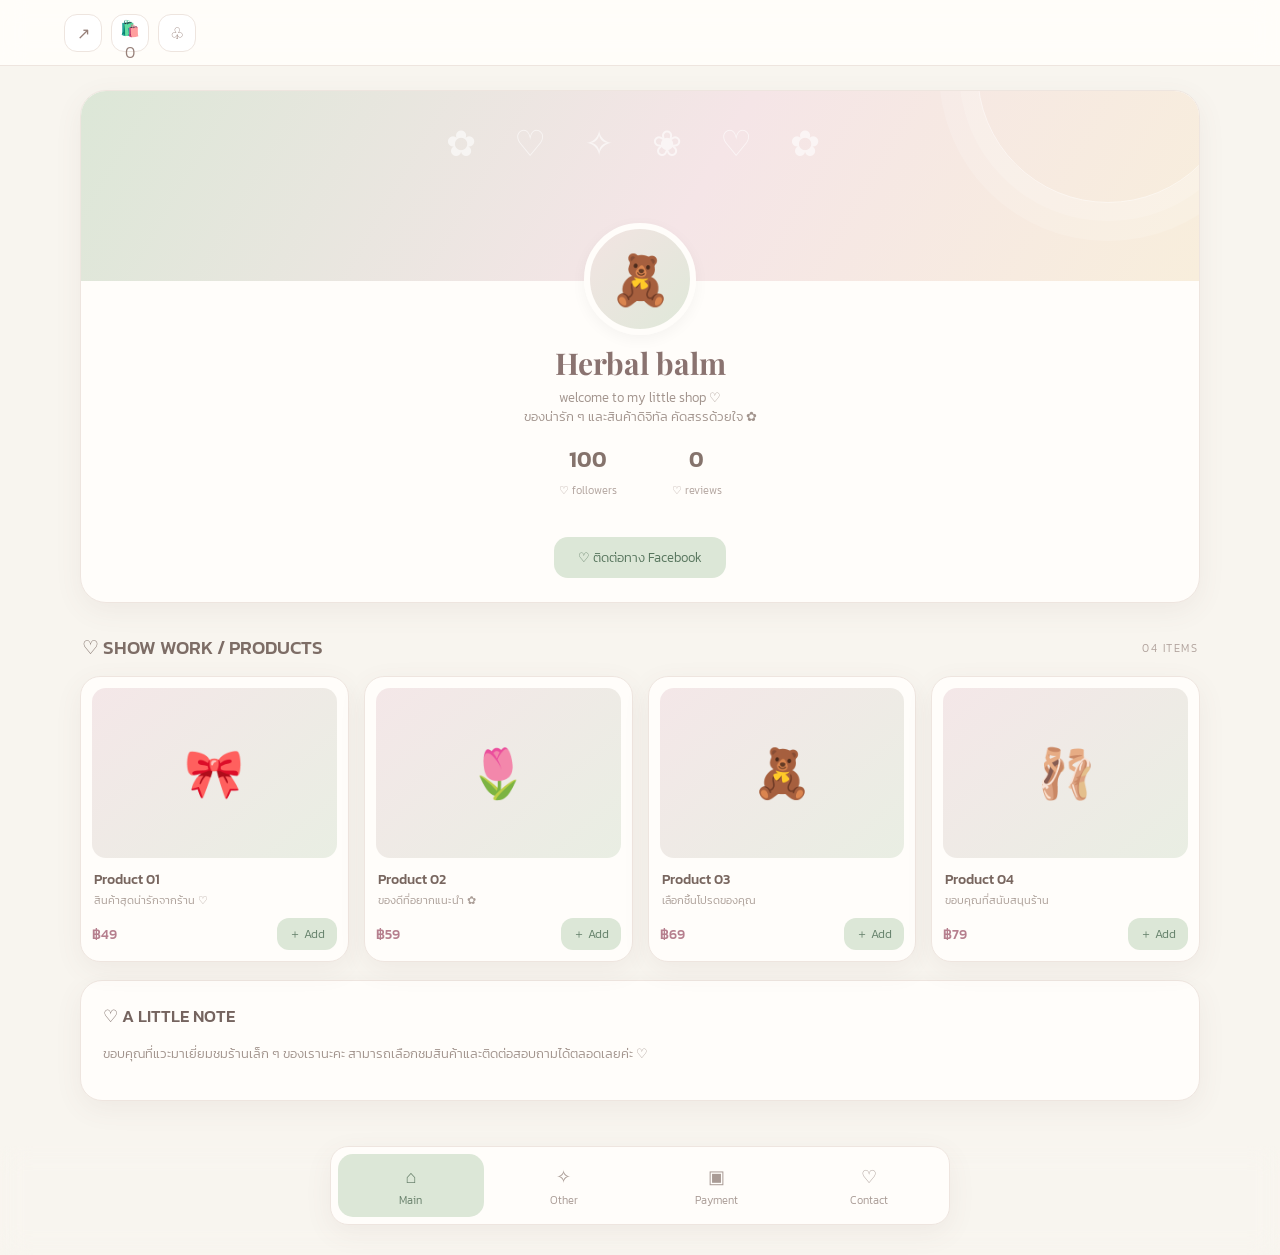
==== herbal-balm-shop-nav-fixed.html @ 39806f7f "Add files via upload" ====
<!DOCTYPE html>
<html lang="th">
<head>
<meta charset="UTF-8">
<meta name="viewport" content="width=device-width, initial-scale=1, viewport-fit=cover">
<meta name="theme-color" content="#f8f3ef">
<title></title>
<link rel="preconnect" href="https://fonts.googleapis.com">
<link rel="preconnect" href="https://fonts.gstatic.com" crossorigin>
<link href="https://fonts.googleapis.com/css2?family=Kanit:wght@300;400;500;600&family=Playfair+Display:wght@500;600&display=swap" rel="stylesheet">
<style>
:root{
 --bg:#f8f5ef;--paper:#fffdfa;--pink:#f3dfe5;--pink2:#f9edf0;--sage:#dce7d7;
 --sage2:#edf2e9;--green:#66836b;--ink:#75645f;--muted:#a99b95;--line:#eee5df;
 --shadow:0 8px 28px rgba(111,91,81,.07);--radius:22px;
}
*{box-sizing:border-box}
html{scroll-behavior:smooth}
body{margin:0;background:var(--bg);color:var(--ink);font-family:'Kanit',sans-serif;font-weight:300}
button,input,textarea,select{font:inherit}
button{cursor:pointer}
a{color:inherit;text-decoration:none}
.topbar{height:66px;display:flex;align-items:center;justify-content:space-between;padding:0 5%;background:rgba(255,253,250,.94);border-bottom:1px solid var(--line);position:sticky;top:0;z-index:20;backdrop-filter:blur(12px)}
.top-actions{display:flex;gap:9px}
.icon-btn{width:38px;height:38px;border:1px solid var(--line);border-radius:13px;background:#fff;color:#967f78}
.wrap{width:min(1120px,94%);margin:24px auto 100px}
.profile-card{background:var(--paper);border:1px solid var(--line);border-radius:26px;overflow:hidden;box-shadow:var(--shadow);text-align:center;position:relative;padding-bottom:24px}
.cover{height:190px;background:linear-gradient(120deg,#dce7d7,#f5e5e7 55%,#f8eedc);position:relative;overflow:hidden}
.cover:before{content:"✿  ♡  ✧  ❀  ♡  ✿";position:absolute;inset:25px 0 auto;font-size:36px;letter-spacing:15px;color:#fff9;text-align:center}
.cover:after{content:"";position:absolute;width:260px;height:260px;border:1px solid #fff8;border-radius:50%;right:-40px;top:-150px;box-shadow:0 0 0 18px #fff2,0 0 0 38px #fff2}
.avatar{width:112px;height:112px;border-radius:50%;background:linear-gradient(135deg,#f2e4e2,#dfe8d9);border:6px solid var(--paper);display:grid;place-items:center;font-size:49px;margin:-58px auto 8px;position:relative;z-index:2;box-shadow:0 4px 15px #0000000b;overflow:hidden}.avatar img{width:100%;height:100%;object-fit:cover}
.profile-card h1{font-family:'Playfair Display',serif;font-size:30px;margin:5px 0;color:#8a7370}
.bio{font-size:13px;color:#a2948d;margin:0 auto 17px;max-width:500px;padding:0 16px}
.stats{display:flex;justify-content:center;gap:55px;margin:15px 0 23px}
.stat strong{display:block;font-size:22px;font-weight:600;color:#85736c}
.stat span{font-size:11px;color:#b2a49e}
.music{width:min(440px,88%);margin:0 auto 17px;padding:13px 16px;border:1px solid #e8e1dc;border-radius:19px;background:linear-gradient(120deg,#fff,#f8f4f0);display:flex;align-items:center;gap:13px;text-align:left}
.music-disc{width:42px;height:42px;border-radius:50%;background:var(--sage);display:grid;place-items:center;font-size:18px}
.music-info{flex:1}.music-info b{display:block;font-size:13px;font-weight:500}.music-info span{font-size:11px;color:#aa9d96}
.play{border:0;border-radius:50%;width:34px;height:34px;background:var(--sage);color:var(--green)}
.contact-mini{width:min(440px,88%);margin:auto;border:1px solid var(--line);border-radius:20px;padding:15px;background:#fffdfa}
.mini-title{font-size:12px;letter-spacing:2px;margin-bottom:9px}
.contact-mini a{display:block;padding:10px;margin-top:7px;border:1px solid #eee7e2;border-radius:13px;font-size:12px;background:#fff}
.section-head{display:flex;align-items:center;justify-content:space-between;margin:30px 2px 14px}
.section-head h2{font-size:19px;font-weight:500;margin:0;color:#7d6d66}
.section-head span{font-size:11px;color:#b2a49e;letter-spacing:1.5px}
.product-grid{display:grid;grid-template-columns:repeat(4,minmax(0,1fr));gap:15px}
.product{background:var(--paper);border:1px solid var(--line);border-radius:20px;padding:11px;box-shadow:var(--shadow);min-width:0}
.product-photo{height:170px;border-radius:14px;background:linear-gradient(140deg,#f4e7e8,#e9eee3);display:grid;place-items:center;font-size:48px;overflow:hidden}
.product-photo img{width:100%;height:100%;object-fit:cover}
.product h3{font-size:14px;font-weight:500;margin:11px 2px 2px;color:#78665f;white-space:nowrap;overflow:hidden;text-overflow:ellipsis}
.product p{font-size:11px;color:#aa9d96;margin:0 2px 8px;min-height:18px}
.product-bottom{display:flex;align-items:center;justify-content:space-between;gap:6px}
.price{font-size:14px;font-weight:500;color:#b67f8e}
.add{border:0;border-radius:12px;background:var(--sage);color:#64806a;padding:7px 12px;font-size:12px}
.info-panel{background:var(--paper);border:1px solid var(--line);border-radius:22px;padding:22px;box-shadow:var(--shadow);margin-top:18px}
.info-panel h3{margin:0 0 8px;font-size:17px;font-weight:500}
.info-panel p{font-size:13px;line-height:1.8;color:#a2948d}
.review-empty{border:1px dashed #e4d4d4;border-radius:20px;background:#fffdfa;text-align:center;padding:45px 15px;color:#aa9b96}
.review-empty b{display:block;font-size:17px;font-weight:400;margin-bottom:7px}
.bottom-nav{position:fixed;z-index:30;bottom:0;left:0;right:0;padding:8px max(12px,env(safe-area-inset-right)) calc(8px + env(safe-area-inset-bottom)) max(12px,env(safe-area-inset-left));background:#fffdf9ed;backdrop-filter:blur(14px);border-top:1px solid var(--line);display:flex;justify-content:center}
.nav-inner{width:min(620px,100%);display:grid;grid-template-columns:repeat(4,1fr);gap:7px}
.nav-item{border:0;border-radius:15px;padding:9px 4px;background:transparent;color:#a99b95;font-size:11px}
.nav-item .nav-icon{display:block;font-size:18px;margin-bottom:2px}
.nav-item.active{background:var(--sage);color:#68806b}
.page{display:none !important}.page.active{display:block !important}
.page-title{text-align:center;margin:20px 0 6px;font-size:24px;font-weight:500;color:#88736d}
.page-sub{text-align:center;color:#b0a29b;font-size:12px;margin:0 0 22px}
.field{width:100%;border:1px solid #e9e1dc;border-radius:13px;padding:12px 13px;background:#fffdfa;color:var(--ink);outline:none;margin:6px 0}
.field:focus{border-color:#b8c9b3}
.primary{border:0;border-radius:14px;background:var(--sage);color:#58765e;padding:11px 18px;font-size:13px}
.soft{border:1px solid var(--line);border-radius:14px;background:#fffdfa;color:#8b7770;padding:10px 16px;font-size:13px}
.cart-row{display:flex;align-items:center;gap:12px;padding:12px 0;border-bottom:1px solid var(--line)}
.cart-row .emoji{width:48px;height:48px;border-radius:13px;background:var(--pink2);display:grid;place-items:center;font-size:24px}
.cart-row .grow{flex:1}.cart-row b{font-size:13px;font-weight:500}.cart-row small{display:block;color:#b09f98;font-size:11px}
.cart-row button{border:0;background:none;color:#b98b96;font-size:18px}
.total{display:flex;justify-content:space-between;padding:15px 0;font-weight:500}
.qr-placeholder{width:190px;height:190px;margin:15px auto;border:1px dashed #d9d1ca;border-radius:16px;display:grid;place-items:center;background:#fff;font-size:12px;color:#b2a49e;text-align:center;padding:20px}
.review-form{max-width:620px;margin:auto}
.review-list{display:grid;gap:10px;margin-top:15px}
.review-card{padding:15px;border:1px solid var(--line);border-radius:15px;background:#fff}
.admin-layout{display:grid;grid-template-columns:210px 1fr;gap:15px}
.admin-menu,.admin-content{background:#fffdfa;border:1px solid var(--line);border-radius:20px;padding:17px;box-shadow:var(--shadow)}
.admin-menu button{width:100%;display:block;text-align:left;border:0;background:transparent;color:#88766f;padding:11px;border-radius:11px;margin:3px 0}
.admin-menu button.active{background:var(--sage2);color:var(--green)}
.admin-content h3{margin:0 0 14px;font-weight:500}
.admin-product{display:flex;align-items:center;gap:10px;border:1px solid var(--line);border-radius:14px;padding:10px;margin:8px 0}
.admin-product .grow{flex:1}.admin-product small{display:block;color:#ac9d96}
.admin-product button{border:1px solid var(--line);background:#fff;border-radius:9px;padding:6px 9px;color:#8c7770;font-size:11px}
.notice{font-size:11px;color:#aa9188;line-height:1.7;background:#faf3ed;border-radius:12px;padding:11px;margin-top:12px}
.hide{display:none!important}
body{background-image:var(--page-bg-image,none);background-size:cover;background-position:center;background-attachment:fixed}
body:before{content:"";position:fixed;inset:0;background:var(--page-overlay,transparent);pointer-events:none;z-index:-1}
.cover.has-image{background-size:cover;background-position:center}
.anim-float{animation:floatText 3s ease-in-out infinite}.anim-glow{animation:glowText 2s ease-in-out infinite alternate}.anim-slide{animation:slideText 2.8s ease-in-out infinite alternate}
@keyframes floatText{0%,100%{transform:translateY(0)}50%{transform:translateY(-6px)}}
@keyframes glowText{from{text-shadow:0 0 2px #d8b7c1}to{text-shadow:0 0 12px #d8b7c1,0 0 18px #c7d8bf}}
@keyframes slideText{from{letter-spacing:0}to{letter-spacing:2px}}
.preview-note{font-size:11px;color:#aa9d96;margin:2px 0 8px}
@media(max-width:760px){.product-grid{grid-template-columns:repeat(2,minmax(0,1fr))}.product-photo{height:155px}.admin-layout{grid-template-columns:1fr}.admin-menu{display:flex;gap:5px;overflow:auto;padding:8px}.admin-menu button{white-space:nowrap;width:auto;margin:0}.wrap{width:92%;margin-top:15px}.cover{height:155px}.stats{gap:35px}}
@media(min-width:761px){.wrap{margin-bottom:45px}.bottom-nav{position:static;background:transparent;border:0;padding:0 0 30px}.nav-inner{background:#fffdfa;border:1px solid var(--line);border-radius:18px;padding:7px;box-shadow:var(--shadow)}}

.bottom-nav{z-index:99999;pointer-events:auto}.nav-inner,.nav-item{pointer-events:auto;touch-action:manipulation}.nav-item{position:relative;z-index:100000;cursor:pointer;-webkit-tap-highlight-color:transparent}
.payment-card input[type=file]{margin-top:10px}.pay-line{display:flex;align-items:center;gap:10px;flex-wrap:wrap;background:#fcfefb;border:1px solid var(--line);border-radius:15px;padding:12px;margin:10px 0}
.pay-line span{color:#9b8e88;font-size:12px;flex:1 1 100%}.pay-line b{font-size:18px;color:var(--deep);letter-spacing:.4px}
.qrbox{border:1px dashed var(--line);background:#f5faf3;border-radius:18px;padding:14px;text-align:center;margin:16px 0}
.qrbox img{display:block;max-width:100%;max-height:280px;object-fit:contain;margin:auto;border-radius:12px}
.product-photo{position:relative;overflow:hidden}.product-photo img{width:100%;height:100%;object-fit:cover;display:block}
</style>
</head>
<body>
<header class="topbar">
  <div class="top-actions">
    <button class="icon-btn" aria-label="แชร์ลิงก์ร้าน" title="แชร์ลิงก์ร้าน" onclick="shareShop()">↗</button>
    <button class="icon-btn" aria-label="ตะกร้า" onclick="go('cart')">🛍️ <span id="cartCount">0</span></button>
    <button class="icon-btn" aria-label="แอดมิน" onclick="go('admin')">♧</button>
  </div>
</header>

<main class="wrap">
  <section id="main" class="page active">
    <div class="profile-card">
      <div class="cover"></div>
      <div class="avatar">🧸</div>
      <h1>Herbal balm</h1>
      <p class="bio">welcome to my little shop ♡<br>ของน่ารัก ๆ และสินค้าดิจิทัล คัดสรรด้วยใจ ✿</p>
      <div class="stats">
        <div class="stat"><strong id="followerStat">100</strong><span>♡ followers</span></div>
        <div class="stat"><strong id="reviewStat">0</strong><span>♡ reviews</span></div>
      </div>
      <a class="primary" href="https://www.facebook.com/weethida.palmy" id="fbHome" target="_blank" rel="noopener" style="display:inline-block;text-decoration:none;margin-top:14px;padding:11px 24px">♡ ติดต่อทาง Facebook</a>
    </div>
    <div class="section-head"><h2>♡ SHOW WORK / PRODUCTS</h2><span id="workCount">04 ITEMS</span></div>
    <div class="product-grid" id="homeProducts"></div>
    <div class="info-panel"><h3>♡ A LITTLE NOTE</h3><p id="shopNote">ขอบคุณที่แวะมาเยี่ยมชมร้านเล็ก ๆ ของเรานะคะ สามารถเลือกชมสินค้าและติดต่อสอบถามได้ตลอดเลยค่ะ ♡</p></div>
  </section>

  <section id="other" class="page">
    <h1 class="page-title">♡ Show Work</h1><p class="page-sub">Our herbal balm collection</p>
    <div class="product-grid" id="allProducts"></div>
  </section>

  <section id="payment" class="page">
    <h1 class="page-title">♡ Payment</h1><p class="page-sub">ช่องทางชำระเงินของ Herbal balm</p>
    <div class="info-panel payment-card" style="max-width:560px;margin:0 auto">
      <h3>ช่องทางชำระเงิน</h3>
      <div class="pay-line"><span>เลขบัญชีธนาคาร</span><b id="bankAccountDisplay">1653779972</b><button class="soft" onclick="copyText('1653779972')">คัดลอก</button></div>
      <div class="pay-line"><span>เบอร์วอลเล็ต</span><b id="walletDisplay">061216751</b><button class="soft" onclick="copyText('061216751')">คัดลอก</button></div>
      <div class="qrbox">
        <div id="qrPlaceholder" class="qr-placeholder">♡ พื้นที่สำหรับใส่รูป QR PAYMENT ♡<br>เลือกรูป QR จากเครื่องได้ด้านล่าง</div>
        <img id="paymentQrImage" alt="QR Payment" hidden>
        <label class="upload" for="paymentQrUpload">＋ เพิ่มรูป QR</label>
        <input id="paymentQrUpload" type="file" accept="image/*" class="field">
      </div>
      <h3 style="margin-top:22px">แจ้งชำระเงิน</h3>
      <input class="field" id="payName" placeholder="ชื่อผู้ใช้งาน">
      <input class="field" id="payAmount" type="number" min="1" placeholder="จำนวนเงิน (บาท)">
      <input class="field" id="paySlip" type="file" accept="image/*">
      <button class="primary" style="width:100%" onclick="submitPayment()">ส่งข้อมูลแจ้งชำระเงิน</button>
      <p class="notice">หมายเหตุ: แบบตัวอย่างนี้ยังไม่ส่งสลิปไปยังแอดมินและยังไม่ตรวจสอบการโอนเงินจริง</p>
      <p id="payStatus" class="page-sub" style="margin-top:12px"></p>
    </div>
  </section>

  <section id="contact" class="page">
    <h1 class="page-title">♡ Contact ♡</h1><p class="page-sub">Feel free to contact us</p>
    <div class="contact-mini" style="max-width:560px">
      <a href="https://www.facebook.com/weethida.palmy" id="fbContact" target="_blank" rel="noopener">♡ Facebook</a>
    </div>
  </section>

  <section id="cart" class="page">
    <h1 class="page-title">♡ My Cart</h1><p class="page-sub">Your lovely picks</p>
    <div class="info-panel" style="max-width:620px;margin:auto">
      <div id="cartItems"><div class="review-empty"><b>♡ Your cart is empty ♡</b>เลือกสินค้าที่ชอบแล้วเพิ่มลงตะกร้าได้เลย</div></div>
      <div class="total"><span>Total</span><span id="cartTotal">฿0</span></div>
      <button class="primary" style="width:100%" onclick="go('payment')">ดำเนินการชำระเงิน ♡</button>
    </div>
  </section>

  <section id="reviews" class="page">
    <h1 class="page-title">♡ Reviews</h1><p class="page-sub">Thank you for your order #♡</p>
    <div class="review-form info-panel">
      <textarea class="field" id="reviewInput" rows="3" placeholder="Write your review..."></textarea>
      <button class="primary" style="width:100%" onclick="addReview()">＋ Add Review</button>
      <div id="reviewsList" class="review-list"></div>
    </div>
  </section>

  <section id="admin" class="page">
    <h1 class="page-title">♡ ADMIN</h1><p class="page-sub">WEBSITE MANAGEMENT</p>
    <div id="adminLogin" class="info-panel" style="max-width:430px;margin:20px auto;text-align:center">
      <div style="font-size:35px">♡</div><h3>ADMIN</h3><p>เข้าสู่ระบบจัดการร้าน</p>
      <input class="field" id="adminPassword" type="password" placeholder="รหัสผ่านแอดมิน">
      <button class="primary" style="width:100%" onclick="adminSignIn()">LOG IN ♡</button>
      <p class="notice">เดโมนี้ใช้รหัสผ่านฝั่งหน้าเว็บเท่านั้น ยังไม่ปลอดภัยสำหรับเว็บไซต์จริง โปรดอย่าใช้รหัสผ่านสำคัญ</p>
    </div>
    <div id="adminPanel" class="hide">
      <div class="admin-layout">
        <div class="admin-menu">
          <button class="active" onclick="adminTab('settings',this)">♡ Website Settings</button>
          <button onclick="adminTab('manageProducts',this)">✿ Manage Products</button>
          <button onclick="adminTab('paymentSettings',this)">♡ Payment Settings</button>
          <button onclick="adminTab('manageReviews',this)">☆ Reviews</button>
          <button onclick="adminSignOut()">Log out ↗</button>
        </div>
        <div class="admin-content">
          <div id="settings" class="admin-tab">
            <h3>Website Settings ✿</h3>
            <label>SHOP NAME</label><input class="field" id="setShopName" value="Herbal balm">
            <label>PROFILE BIO</label><textarea class="field" id="setBio" rows="3"></textarea>
            <label>ABOUT / A LITTLE NOTE</label><textarea class="field" id="setNote" rows="3"></textarea>
            <label>PROFILE IMAGE / รูปโปรไฟล์ร้าน</label>
            <input class="field" id="setAvatarFile" type="file" accept="image/*" onchange="previewImage(this,'avatarPreview')">
            <div class="preview-note">เลือกรูปจาก iPad เพื่อเปลี่ยนรูปโปรไฟล์</div><div id="avatarPreview" class="preview-note"></div>
            <label>COVER IMAGE / รูปปกด้านบน</label>
            <input class="field" id="setCoverFile" type="file" accept="image/*" onchange="previewImage(this,'coverPreview')">
            <div id="coverPreview" class="preview-note"></div>
            <label>PAGE BACKGROUND / พื้นหลังเว็บไซต์</label>
            <input class="field" id="setBackgroundFile" type="file" accept="image/*" onchange="previewImage(this,'backgroundPreview')">
            <div id="backgroundPreview" class="preview-note"></div>
            <button class="soft" type="button" onclick="clearShopImages()">ล้างรูปที่ตั้งไว้</button>
            <label>TEXT ANIMATION / เอฟเฟกต์ตัวอักษร</label>
            <select class="field" id="setTextAnimation"><option value="none">ไม่เคลื่อนไหว</option><option value="float">ลอยเบา ๆ</option><option value="glow">เรืองแสง</option><option value="slide">ขยับตัวอักษร</option></select>
            <label>FACEBOOK LINK</label><input class="field" id="setFb" value="https://www.facebook.com/weethida.palmy" placeholder="https://facebook.com/...">
            <button class="primary" onclick="saveSettings()">SAVE SETTINGS ♡</button>
          </div>
          <div id="manageProducts" class="admin-tab hide">
            <h3>Manage Products ✿</h3>
            <input class="field" id="newProductName" placeholder="ชื่อสินค้า">
            <input class="field" id="newProductDesc" placeholder="รายละเอียดสินค้า">
            <input class="field" id="newProductPrice" type="number" min="0" placeholder="ราคา (บาท)">
            <input class="field" id="newProductEmoji" placeholder="อีโมจิสินค้า (ถ้าไม่ใส่รูป)" value="🎀">
            <label>PRODUCT IMAGE / รูปสินค้า</label>
            <input class="field" id="newProductImage" type="file" accept="image/*">
            <div id="newProductImagePreview" class="preview-note"></div>
            <button class="primary" onclick="addProduct()">＋ ADD PRODUCT</button>
            <div id="adminProductList" style="margin-top:15px"></div>
          </div>
          <div id="paymentSettings" class="admin-tab hide">
            <h3>Payment Settings ♡</h3>
            <label>BANK NAME</label><input class="field" id="setBank" placeholder="ชื่อธนาคาร">
            <label>ACCOUNT NAME</label><input class="field" id="setAccountName" placeholder="ชื่อบัญชี">
            <label>ACCOUNT NUMBER</label><input class="field" id="setAccountNumber" placeholder="เลขบัญชี">
            <button class="primary" onclick="savePaymentSettings()">SAVE PAYMENT</button>
            <p class="notice">อย่าใส่ข้อมูลบัญชีของบุคคลอื่น ใช้เฉพาะบัญชีที่คุณมีสิทธิ์รับชำระเงินเท่านั้น</p>
          </div>
          <div id="manageReviews" class="admin-tab hide"><h3>Customer Reviews</h3><div id="adminReviews"></div></div>
        </div>
      </div>
    </div>
  </section>
</main>

<nav class="bottom-nav">
  <div class="nav-inner">
    <button type="button" class="nav-item active" data-page="main" onclick="go('main')"><span class="nav-icon">⌂</span>Main</button>
    <button type="button" class="nav-item" data-page="other" onclick="go('other')"><span class="nav-icon">✧</span>Other</button>
    <button type="button" class="nav-item" data-page="payment" onclick="go('payment')"><span class="nav-icon">▣</span>Payment</button>
    <button type="button" class="nav-item" data-page="contact" onclick="go('contact')"><span class="nav-icon">♡</span>Contact</button>
  </div>
</nav>

<script>
const ADMIN_DEMO_PASSWORD = "change-this-password"; // เปลี่ยนรหัสเดโมก่อนทดลอง แต่ไม่ปลอดภัยสำหรับเว็บจริง
const defaultProducts=[
 {id:1,name:"Product 01",desc:"สินค้าสุดน่ารักจากร้าน ♡",price:49,emoji:"🎀"},
 {id:2,name:"Product 02",desc:"ของดีที่อยากแนะนำ ✿",price:59,emoji:"🌷"},
 {id:3,name:"Product 03",desc:"เลือกชิ้นโปรดของคุณ",price:69,emoji:"🧸"},
 {id:4,name:"Product 04",desc:"ขอบคุณที่สนับสนุนร้าน",price:79,emoji:"🩰"}
];
let products=JSON.parse(localStorage.getItem("ss_products")||"null")||defaultProducts;
let cart=JSON.parse(localStorage.getItem("ss_cart")||"[]");
let reviews=JSON.parse(localStorage.getItem("ss_reviews")||"[]");
let settings=JSON.parse(localStorage.getItem("ss_settings")||"{}");
settings.name="Herbal balm";
localStorage.setItem("ss_settings",JSON.stringify(settings));
let paymentSettings=JSON.parse(localStorage.getItem("ss_payment")||"{}");
function persist(){localStorage.setItem("ss_products",JSON.stringify(products));localStorage.setItem("ss_cart",JSON.stringify(cart));localStorage.setItem("ss_reviews",JSON.stringify(reviews));}
function safe(s){return String(s??"").replace(/[&<>"']/g,c=>({"&":"&amp;","<":"&lt;",">":"&gt;",'"':"&quot;","'":"&#39;"}[c]));}
function shareShop(){
 const url=window.location.href;
 if(navigator.share){navigator.share({title:'',text:'แวะชมร้านของเรา',url}).catch(()=>{});}
 else if(navigator.clipboard&&window.isSecureContext){navigator.clipboard.writeText(url).then(()=>alert('คัดลอกลิงก์ร้านแล้ว ♡ ส่งให้ลูกค้าได้เลย'));}
 else{prompt('คัดลอกลิงก์ร้านนี้',url);}
}
function applyContactLinks(){
 const fb=settings.fb||'https://www.facebook.com/weethida.palmy';
 ['fbLink','fbContact','fbHome'].forEach(id=>{const a=document.getElementById(id);if(a){a.href=fb;a.target='_blank';a.rel='noopener';}});
}
function compressImage(file,max=1200){return new Promise((resolve,reject)=>{const reader=new FileReader();reader.onload=()=>{const img=new Image();img.onload=()=>{const scale=Math.min(1,max/Math.max(img.width,img.height));const canvas=document.createElement('canvas');canvas.width=Math.round(img.width*scale);canvas.height=Math.round(img.height*scale);canvas.getContext('2d').drawImage(img,0,0,canvas.width,canvas.height);resolve(canvas.toDataURL('image/jpeg',.82));};img.onerror=reject;img.src=reader.result;};reader.onerror=reject;reader.readAsDataURL(file);});}
async function previewImage(input,target){const file=input.files&&input.files[0];if(!file)return;try{const url=await compressImage(file,1000);const el=document.getElementById(target);el.textContent='เลือกรูปแล้ว: '+file.name;el.dataset.image=url;}catch(e){alert('เปิดรูปไม่สำเร็จ กรุณาลองเลือกรูปอื่น');}}
function applyShopImages(){
 const avatar=document.querySelector('.avatar');
 if(settings.avatar){avatar.innerHTML='<img src="'+settings.avatar+'" alt="Shop profile">';}else{avatar.textContent='🧸';}
 const cover=document.querySelector('.cover');
 if(settings.cover){cover.style.backgroundImage='url("'+settings.cover+'")';cover.classList.add('has-image');}else{cover.style.backgroundImage='';cover.classList.remove('has-image');}
 if(settings.background){document.documentElement.style.setProperty('--page-bg-image','url("'+settings.background+'")');document.documentElement.style.setProperty('--page-overlay','rgba(255,253,250,.68)');}else{document.documentElement.style.setProperty('--page-bg-image','none');document.documentElement.style.setProperty('--page-overlay','transparent');}
 const mode=settings.animation||'none';
 document.querySelectorAll('.brand,.profile-card h1,.bio,.section-head h2,.page-title,.mini-title,.info-panel h3').forEach(el=>{el.classList.remove('anim-float','anim-glow','anim-slide');if(mode!=='none')el.classList.add('anim-'+mode);});
}
function clearShopImages(){settings.avatar='';settings.cover='';settings.background='';localStorage.setItem('ss_settings',JSON.stringify(settings));applyShopImages();alert('ล้างรูปโปรไฟล์และพื้นหลังแล้ว ♡');}

function go(id){
 const target=document.getElementById(id);
 if(!target || !target.classList.contains("page")){console.warn("ไม่พบหน้า:",id);return;}
 document.querySelectorAll("main .page").forEach(p=>{p.classList.remove("active");p.hidden=true;});
 target.hidden=false;target.classList.add("active");
 document.querySelectorAll(".nav-item").forEach(b=>b.classList.toggle("active",b.dataset.page===id));
 window.scrollTo({top:0,behavior:"auto"});
 if(id==="cart")renderCart();
 if(id==="reviews")renderReviews();
 if(id==="admin")fillAdmin();
}

function productCard(p){return `<article class="product"><div class="product-photo">${p.image?`<img src="${p.image}" alt="${safe(p.name)}">`:safe(p.emoji||"♡")}</div><h3>${safe(p.name)}</h3><p>${safe(p.desc||"")}</p><div class="product-bottom"><span class="price">฿${Number(p.price).toLocaleString("th-TH")}</span><button class="add" onclick="addToCart(${Number(p.id)})">＋ Add</button></div></article>`;}
function renderProducts(){
 document.getElementById("homeProducts").innerHTML=products.slice(0,4).map(productCard).join("");
 document.getElementById("allProducts").innerHTML=products.map(productCard).join("");
 document.getElementById("workCount").textContent=String(products.length).padStart(2,"0")+" ITEMS";
 document.getElementById("cartCount").textContent=cart.reduce((a,x)=>a+x.qty,0);
}
function addToCart(id){let p=products.find(x=>x.id===id);if(!p)return;let item=cart.find(x=>x.id===id);item?item.qty++:cart.push({id,qty:1});persist();renderProducts();alert("เพิ่มสินค้าลงตะกร้าแล้ว ♡");}
function renderCart(){
 let box=document.getElementById("cartItems");
 if(!cart.length){box.innerHTML='<div class="review-empty"><b>♡ Your cart is empty ♡</b>เลือกสินค้าที่ชอบแล้วเพิ่มลงตะกร้าได้เลย</div>';}
 else{box.innerHTML=cart.map(c=>{let p=products.find(x=>x.id===c.id);if(!p)return "";return `<div class="cart-row"><div class="emoji">${p.image?`<img src="${p.image}" style="width:48px;height:48px;object-fit:cover;border-radius:10px">`:safe(p.emoji)}</div><div class="grow"><b>${safe(p.name)}</b><small>฿${p.price} × ${c.qty}</small></div><button onclick="removeCart(${p.id})">×</button></div>`}).join("");}
 let total=cart.reduce((sum,c)=>{let p=products.find(x=>x.id===c.id);return sum+(p?p.price*c.qty:0)},0);
 document.getElementById("cartTotal").textContent="฿"+total.toLocaleString("th-TH");
 document.getElementById("cartCount").textContent=cart.reduce((a,x)=>a+x.qty,0);
}
function removeCart(id){cart=cart.filter(x=>x.id!==id);persist();renderCart();renderProducts();}
function copyText(text){if(!text||text==="-"){alert("ยังไม่ได้ตั้งค่าข้อมูลบัญชี");return;}if(navigator.clipboard&&window.isSecureContext)navigator.clipboard.writeText(text).then(()=>alert("คัดลอกแล้ว ♡"));else alert("คัดลอกข้อมูลนี้: "+text);}
function submitPayment(){
 const name=document.getElementById("payName").value.trim(),amount=document.getElementById("payAmount").value,slip=document.getElementById("paySlip").files[0];
 const status=document.getElementById("payStatus");
 if(!name||!amount||Number(amount)<=0||!slip){status.textContent="กรุณากรอกข้อมูลและแนบสลิปให้ครบ";return;}
 status.textContent="เลือกไฟล์สลิปแล้ว แต่ยังไม่ได้ส่งข้อมูลไปยังร้าน กรุณาติดต่อร้านเพื่อยืนยัน";
}
function addReview(){let input=document.getElementById("reviewInput"),v=input.value.trim();if(!v)return alert("กรุณาเขียนรีวิวก่อน");reviews.unshift({text:v,date:new Date().toLocaleDateString("th-TH")});persist();input.value="";renderReviews();}
function renderReviews(){
 document.getElementById("reviewStat").textContent=reviews.length;
 document.getElementById("reviewsList").innerHTML=reviews.length?reviews.map(r=>`<div class="review-card">♡ ${safe(r.text)}<small style="display:block;color:#b5a49d">${safe(r.date)}</small></div>`).join(""):'<div class="review-empty"><b>♡ No reviews yet ♡</b>Be the first one to leave a review!</div>';
 document.getElementById("adminReviews").innerHTML=reviews.length?reviews.map(r=>`<div class="admin-product"><div class="grow">${safe(r.text)}<small>${safe(r.date)}</small></div></div>`).join(""):"ยังไม่มีรีวิว";
}
function adminSignIn(){if(document.getElementById("adminPassword").value!==ADMIN_DEMO_PASSWORD){alert("รหัสผ่านไม่ถูกต้อง");return;}document.getElementById("adminLogin").classList.add("hide");document.getElementById("adminPanel").classList.remove("hide");fillAdmin();}
function adminSignOut(){document.getElementById("adminLogin").classList.remove("hide");document.getElementById("adminPanel").classList.add("hide");document.getElementById("adminPassword").value="";}
function adminTab(id,btn){document.querySelectorAll(".admin-tab").forEach(x=>x.classList.add("hide"));document.getElementById(id).classList.remove("hide");document.querySelectorAll(".admin-menu button").forEach(x=>x.classList.remove("active"));btn.classList.add("active");}
function fillAdmin(){
 document.getElementById("setShopName").value=settings.name||"Herbal balm";
 document.getElementById("setBio").value=settings.bio||"welcome to my little shop ♡\nของน่ารัก ๆ และสินค้าดิจิทัล คัดสรรด้วยใจ ✿";
 document.getElementById("setNote").value=settings.note||"ขอบคุณที่แวะมาเยี่ยมชมร้านเล็ก ๆ ของเรานะคะ ♡";
 document.getElementById("setFb").value=settings.fb||"https://www.facebook.com/weethida.palmy";
 document.getElementById("setTextAnimation").value=settings.animation||"none";
 document.getElementById("setBank").value=paymentSettings.bank||"";
 document.getElementById("setAccountName").value=paymentSettings.name||"";
 document.getElementById("setAccountNumber").value=paymentSettings.number||"";
 renderAdminProducts();renderReviews();
}
async function saveSettings(){
 const avatarEl=document.getElementById('avatarPreview'),coverEl=document.getElementById('coverPreview'),bgEl=document.getElementById('backgroundPreview');
 const next={...settings,name:document.getElementById("setShopName").value,bio:document.getElementById("setBio").value,note:document.getElementById("setNote").value,fb:document.getElementById("setFb").value.trim()||'https://www.facebook.com/weethida.palmy',animation:document.getElementById('setTextAnimation').value};
 if(avatarEl.dataset.image)next.avatar=avatarEl.dataset.image;
 if(coverEl.dataset.image)next.cover=coverEl.dataset.image;
 if(bgEl.dataset.image)next.background=bgEl.dataset.image;
 settings=next;
 try{localStorage.setItem("ss_settings",JSON.stringify(settings));}catch(e){alert('รูปมีขนาดใหญ่เกินพื้นที่จัดเก็บ กรุณาเลือกรูปที่เล็กลง');return;}
 const brandEl=document.querySelector(".brand");if(brandEl)brandEl.innerHTML="♡ "+safe(settings.name)+" <small>HAPPY LITTLE STORE</small>";
 document.querySelector(".profile-card h1").textContent=settings.name;
 document.querySelector(".bio").textContent=settings.bio;
 
 applyContactLinks();applyShopImages();
 alert("บันทึกโปรไฟล์ พื้นหลัง และเอฟเฟกต์แล้ว ♡");
}

function readImageFile(file,max=1000){return new Promise((resolve,reject)=>{const reader=new FileReader();reader.onload=()=>{const img=new Image();img.onload=()=>{const c=document.createElement("canvas");const scale=Math.min(1,max/Math.max(img.width,img.height));c.width=Math.round(img.width*scale);c.height=Math.round(img.height*scale);c.getContext("2d").drawImage(img,0,0,c.width,c.height);resolve(c.toDataURL("image/jpeg",.78));};img.onerror=reject;img.src=reader.result;};reader.onerror=reject;reader.readAsDataURL(file);});}
function showPaymentQr(data){const img=document.getElementById("paymentQrImage"),ph=document.getElementById("qrPlaceholder");if(data){img.src=data;img.hidden=false;ph.hidden=true;}else{img.hidden=true;ph.hidden=false;}}
document.getElementById("paymentQrUpload").addEventListener("change",async e=>{const f=e.target.files[0];if(!f)return;try{const data=await readImageFile(f,1200);localStorage.setItem("ss_payment_qr",data);showPaymentQr(data);alert("เพิ่มรูป QR แล้ว ♡");}catch(err){alert("บันทึกรูป QR ไม่สำเร็จ กรุณาเลือกรูปที่เล็กลง");}});
showPaymentQr(localStorage.getItem("ss_payment_qr")||"");
function savePaymentSettings(){
 paymentSettings={bank:document.getElementById("setBank").value,name:document.getElementById("setAccountName").value,number:document.getElementById("setAccountNumber").value};
 localStorage.setItem("ss_payment",JSON.stringify(paymentSettings));applyPaymentSettings();alert("บันทึกข้อมูลในอุปกรณ์นี้แล้ว ♡");
}
function applyPaymentSettings(){
 const bank=document.getElementById("bankName"),name=document.getElementById("accountName"),number=document.getElementById("accountNumber");
 if(bank)bank.textContent=paymentSettings.bank||"-";
 if(name)name.textContent=paymentSettings.name||"-";
 if(number)number.textContent=paymentSettings.number||"-";
}
async function addProduct(){
 let name=document.getElementById("newProductName").value.trim(),desc=document.getElementById("newProductDesc").value.trim(),price=Number(document.getElementById("newProductPrice").value),emoji=document.getElementById("newProductEmoji").value.trim()||"♡";
 if(!name||!Number.isFinite(price)||price<0)return alert("กรุณากรอกชื่อสินค้าและราคาที่ถูกต้อง");
 const file=document.getElementById("newProductImage").files[0];let image="";
 try{if(file)image=await readImageFile(file,1000);}catch(e){return alert("อ่านรูปสินค้าไม่สำเร็จ");}
 products.push({id:Date.now(),name,desc,price,emoji,image});persist();renderProducts();renderAdminProducts();
 ["newProductName","newProductDesc","newProductPrice"].forEach(id=>document.getElementById(id).value="");
 document.getElementById("newProductImage").value="";const prev=document.getElementById("newProductImagePreview");prev.textContent="";
}
function renderAdminProducts(){
 document.getElementById("adminProductList").innerHTML=products.map(p=>`<div class="admin-product"><div class="emoji">${p.image?`<img src="${p.image}" style="width:48px;height:48px;object-fit:cover;border-radius:10px">`:safe(p.emoji)}</div><div class="grow"><b>${safe(p.name)}</b><small>฿${p.price}</small></div><button onclick="deleteProduct(${p.id})">DELETE</button></div>`).join("");
}
function deleteProduct(id){if(!confirm("ต้องการลบสินค้านี้หรือไม่?"))return;products=products.filter(p=>p.id!==id);cart=cart.filter(c=>c.id!==id);persist();renderProducts();renderAdminProducts();}
renderProducts();renderReviews();applyPaymentSettings();
if(settings.name){const brandEl=document.querySelector(".brand");if(brandEl)brandEl.innerHTML="♡ "+safe(settings.name)+" <small>HAPPY LITTLE STORE</small>";document.querySelector(".profile-card h1").textContent=settings.name;}
if(settings.bio)document.querySelector(".bio").textContent=settings.bio;
if(settings.note)
applyContactLinks();applyShopImages();
// Mobile-safe navigation: keep the bottom tabs clickable even if inline handlers are restricted.
document.querySelector(".bottom-nav")?.addEventListener("click",event=>{
 const btn=event.target.closest(".nav-item[data-page]");
 if(!btn)return;
 event.preventDefault();event.stopPropagation();
 go(btn.dataset.page);
},true);
document.querySelectorAll("main .page").forEach(p=>{if(!p.classList.contains("active"))p.hidden=true;});
</script>
</body>
</html>
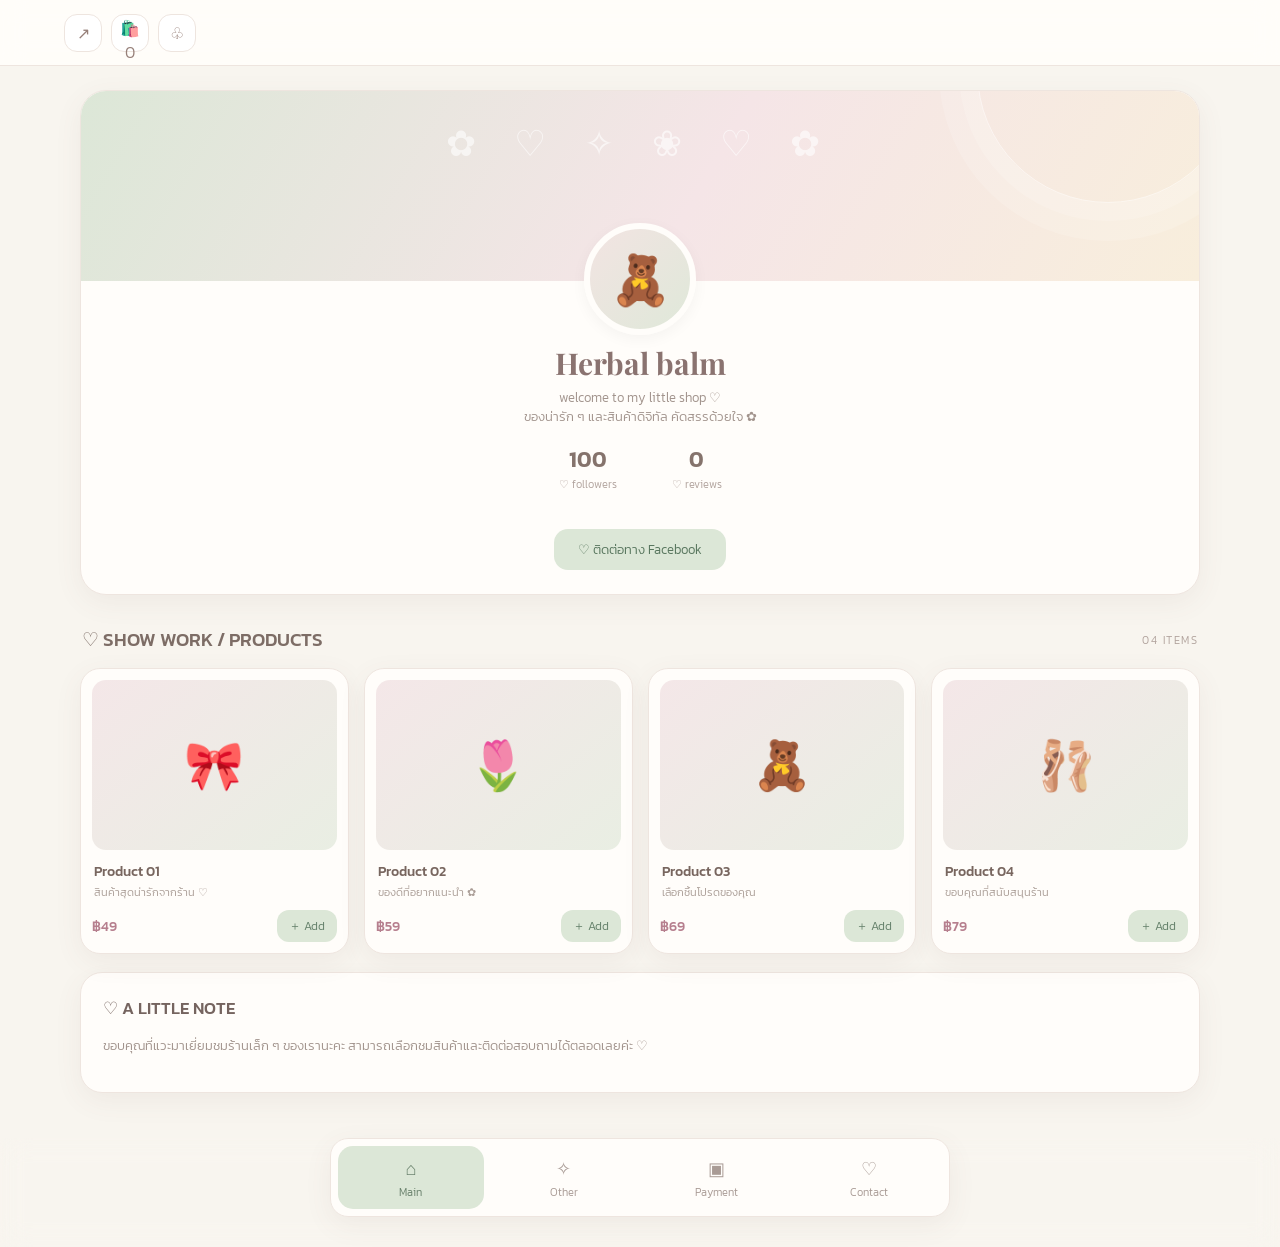
==== commit bc052953: "Update herbal-balm-shop-nav-fixed.html" ====
--- a/herbal-balm-shop-nav-fixed.html
+++ b/herbal-balm-shop-nav-fixed.html
@@ -1,4 +1,4 @@
-<!DOCTYPE html>
+
 <html lang="th">
 <head>
 <meta charset="UTF-8">
@@ -415,4 +415,4 @@
 document.querySelectorAll("main .page").forEach(p=>{if(!p.classList.contains("active"))p.hidden=true;});
 </script>
 </body>
-</html>+</html>
